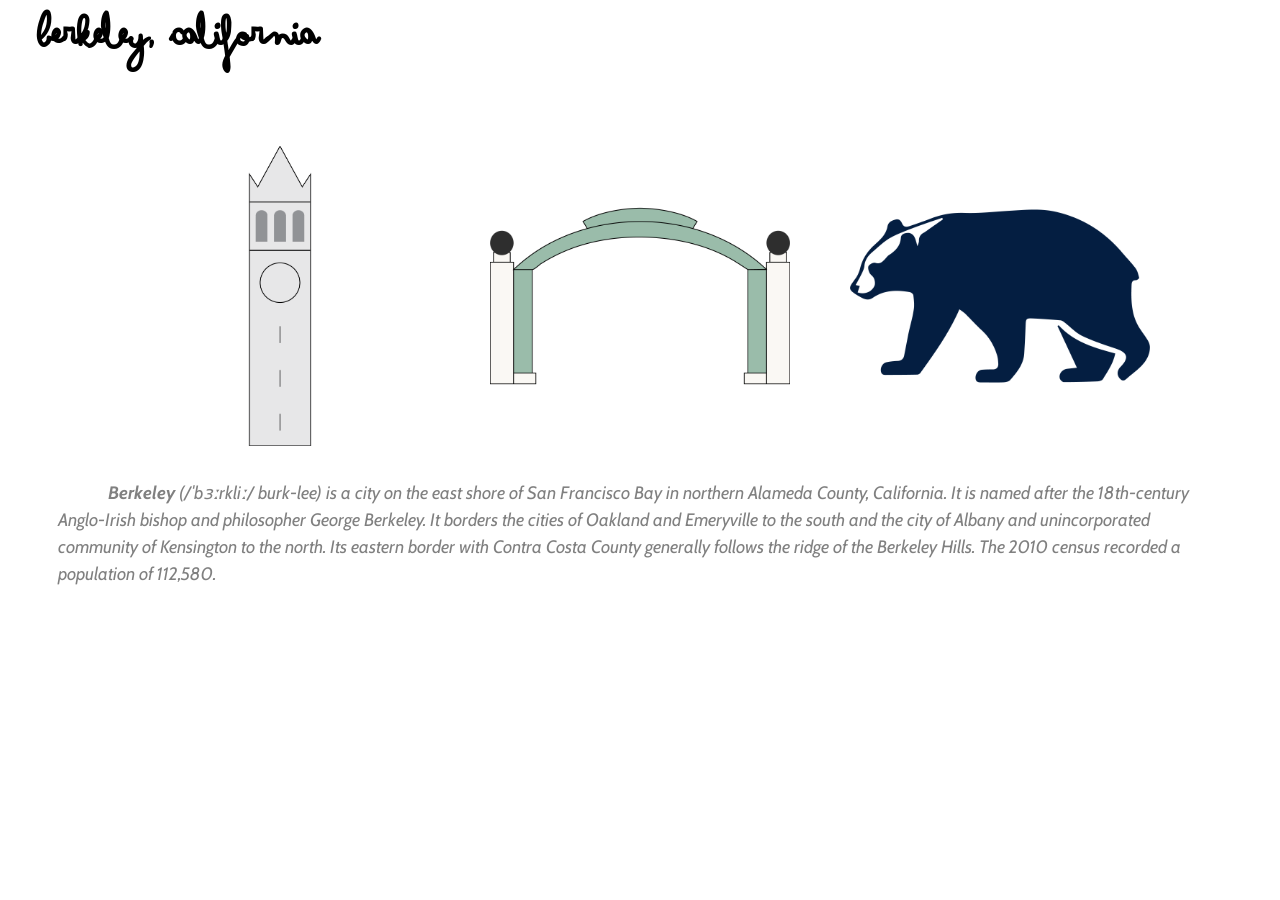
==== berkeley.html @ 3e19c257 "first upload done with css and html" ====
<!DOCTYPE html>
<html>
<head>
  <link rel="stylesheet" type="text/css" href="style.css">
  <link href="https://fonts.googleapis.com/css?family=Cabin:400,400i,500,500i,600,600i,700,700i|Lobster+Two:400,400i,700,700i" rel="stylesheet">
  <script type=”text/javascript” src="assets/script.js"></script>
  <style>
      @font-face {
      font-family: arsenale_white;
      src: url(fonts/arsenale_white.ttf);
      }
  </style>
</head>


<body>
  <div class="title">Berkeley, California</div><br><br><br><br><br><br>

  <div id="doodles">
    <img src = "img/berkeley-04.png" class = "berksymbol">
    <img src = "img/berkeley-05.png" class = "berksymbol">
    <img src = "img/berkeley-06.png" class = "berksymbol">
	</div>

  <div id="description">
  <i><b>Berkeley</b> (/ˈbɜːrkliː/ burk-lee) is a city on the east shore of San Francisco Bay in northern Alameda County, California. It is named after the 18th-century Anglo-Irish bishop and philosopher George Berkeley. It borders the cities of Oakland and Emeryville to the south and the city of Albany and unincorporated community of Kensington to the north. Its eastern border with Contra Costa County generally follows the ridge of the Berkeley Hills. The 2010 census recorded a population of 112,580.</i>
  </div>
---- style.css ----
/* main page */
head {

}

#background {
  position: fixed;
  top: -50%;
  left: -50%;
  width: 200%;
  height: 200%;
}

#background img {
  position: absolute;
  top: 0;
  left: 0;
  right: 0;
  bottom: 0;
  margin: auto;
  min-width: 50%;
  min-height: 50%;
}

h1 {
  font-family: 'Cabin', sans-serif;
  font-size: 60px;
  font-weight: 700;
  position: absolute;
  top: 180px;
  left: 0;
  width: 100%;
  text-align: center;
  color: white;
}

h2 {
  font-family: 'arsenale_white';
  font-size: 60px;
  position: absolute;
  top: 270px;
  left: 0;
  width: 100%;
  text-align: center;
  color: white;
}

#popup {
  font-family: 'Cabin', sans-serif;
  width: 300px;
  height: auto;
  margin: 0 auto;
  background-color: white;
  opacity: 75%;
  position: relative;
  top: 50%;
  transform: translateY(200%);
  padding: 12px;
  text-align: center;
}

#link {
  font-family: 'Cabin', sans-serif;
  font-size: 24px;
  position: absolute;
  top: 540px;
  left: 0;
  width: 100%;
  text-align: center;
  text-decoration: none;
  color: white;

}

/* places page */

.title {
  font-family: 'arsenale_white';
  font-size: 60px;
  font-weight: 700;
  position: absolute;
  text-align: left;
  padding-left: 30px;
}


#grid {
  margin: 0 auto;
  display: table;
  position: relative;
  top: 90px;
}

.first {

}

.second {

}

.third {

}

.place {
  width: 300px;
  height: inherit;
  padding: 25px;
}

/* berkeley page */

#doodles {
  margin: 0 auto;
  display: table;
  top: 90px;
}

.berksymbol {
  width: inherit;
  height: 300px;
  padding: 30px;
}

#description {
  font-family: 'Cabin', sans-serif;
  font-size: 18px;
  padding-left: 50px;
  padding-right: 50px;
  color: gray;
  text-indent: 50px;
  line-height: 150%;
}
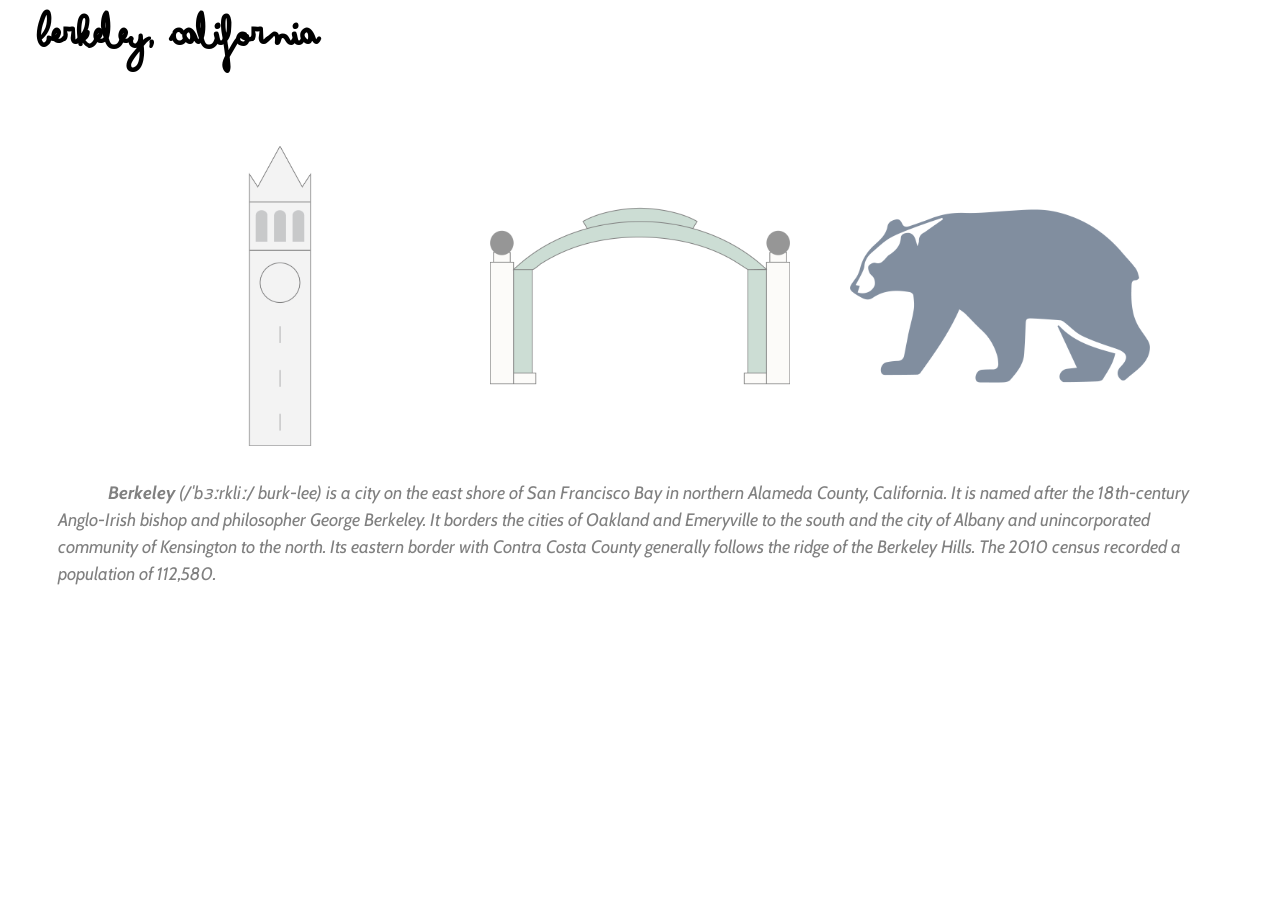
==== commit ba58ca43: "final updates and added jqeury" ====
--- a/berkeley.html
+++ b/berkeley.html
@@ -3,7 +3,8 @@
 <head>
   <link rel="stylesheet" type="text/css" href="style.css">
   <link href="https://fonts.googleapis.com/css?family=Cabin:400,400i,500,500i,600,600i,700,700i|Lobster+Two:400,400i,700,700i" rel="stylesheet">
-  <script type=”text/javascript” src="assets/script.js"></script>
+  <script src="jquery-1.9.1.js"></script>
+  <script src="script.js"></script>
   <style>
       @font-face {
       font-family: arsenale_white;
--- a/style.css
+++ b/style.css
@@ -1,8 +1,4 @@
 /* main page */
-head {
-
-}
-
 #background {
   position: fixed;
   top: -50%;
@@ -47,16 +43,16 @@
 
 #popup {
   font-family: 'Cabin', sans-serif;
-  width: 300px;
+  width: 500px;
   height: auto;
   margin: 0 auto;
   background-color: white;
-  opacity: 75%;
   position: relative;
   top: 50%;
-  transform: translateY(200%);
+  transform: translateY(400%);
   padding: 12px;
   text-align: center;
+  opacity: 25%;
 }
 
 #link {
@@ -69,11 +65,9 @@
   text-align: center;
   text-decoration: none;
   color: white;
-
 }
 
 /* places page */
-
 .title {
   font-family: 'arsenale_white';
   font-size: 60px;
@@ -83,6 +77,13 @@
   padding-left: 30px;
 }
 
+.brief {
+  font-family: 'Cabin', sans-serif;
+  font-size: 12px;
+  padding-left: 30px;
+  position: relative;
+  top: 75px;
+}
 
 #grid {
   margin: 0 auto;
@@ -91,26 +92,14 @@
   top: 90px;
 }
 
-.first {
-
-}
-
-.second {
-
-}
-
-.third {
-
-}
-
 .place {
   width: 300px;
   height: inherit;
   padding: 25px;
+  opacity: 50%;
 }
 
 /* berkeley page */
-
 #doodles {
   margin: 0 auto;
   display: table;
@@ -121,6 +110,7 @@
   width: inherit;
   height: 300px;
   padding: 30px;
+  opacity: 50%;
 }
 
 #description {
